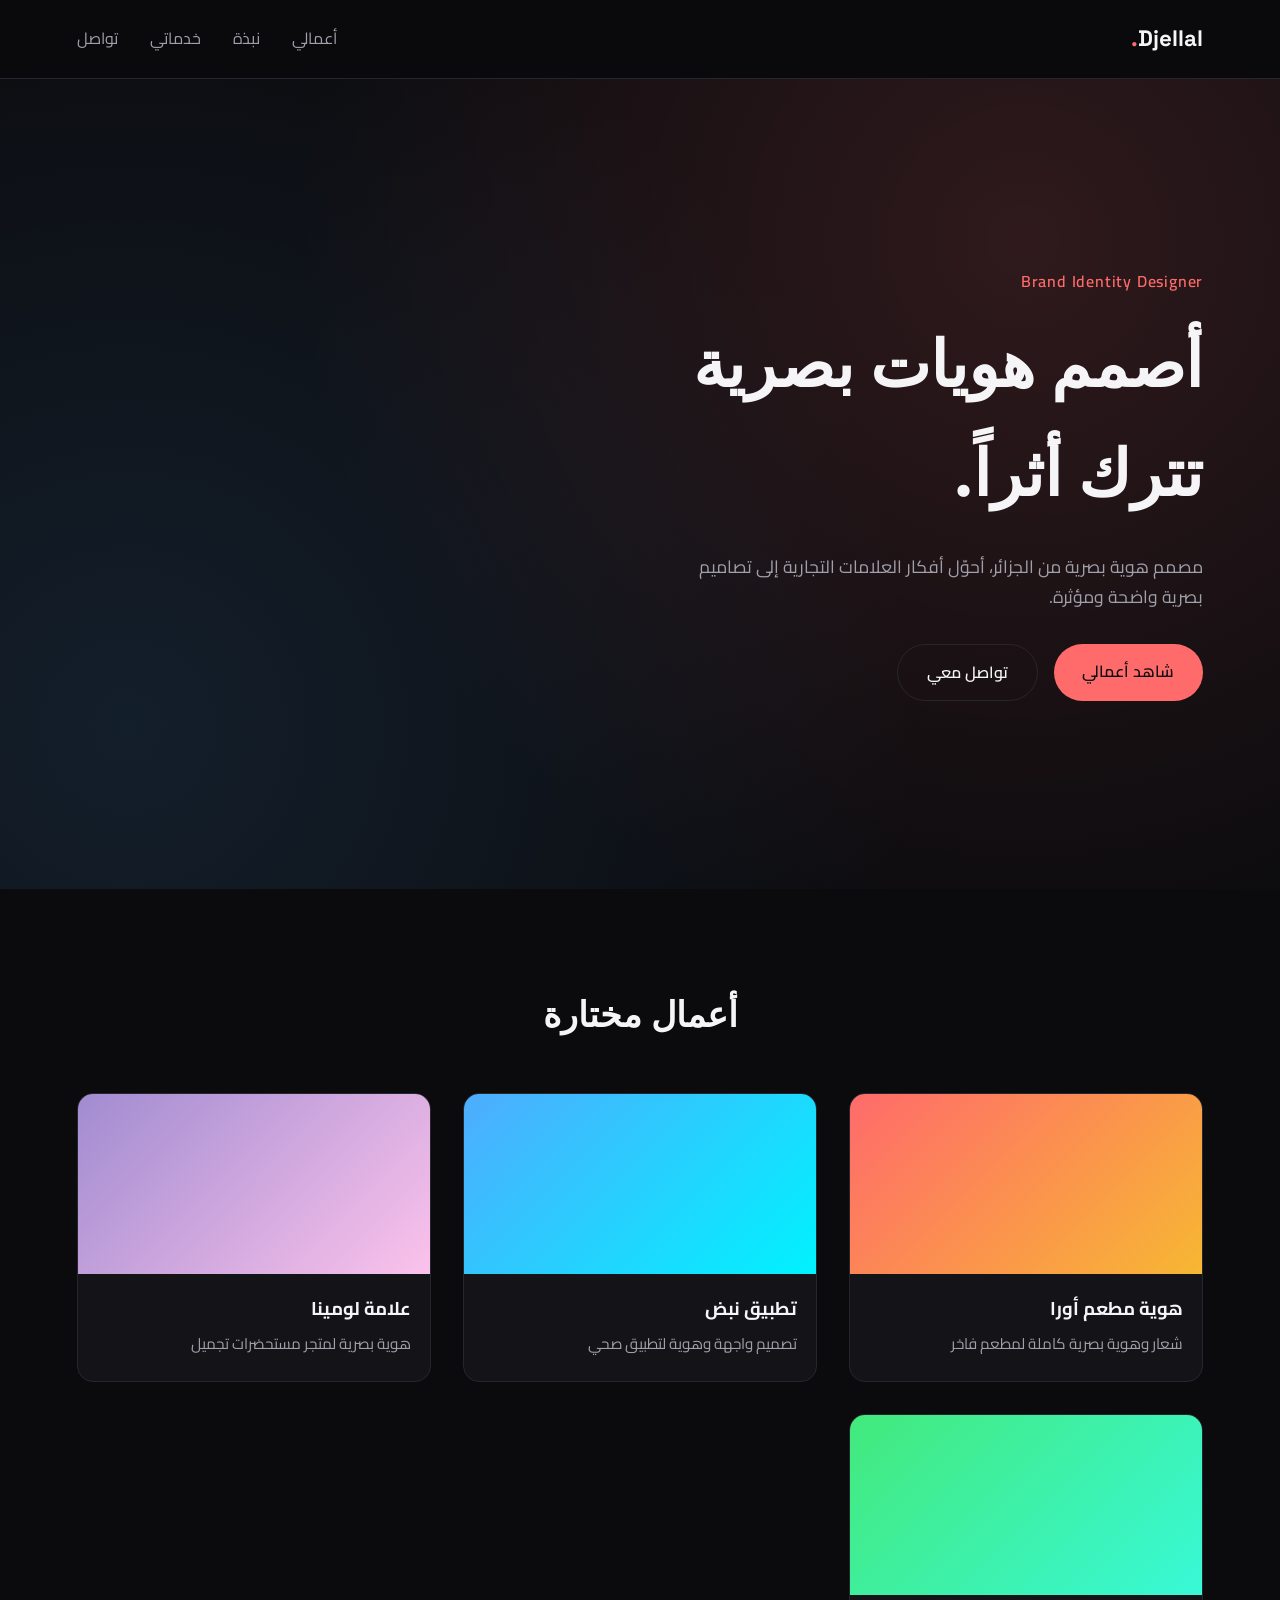
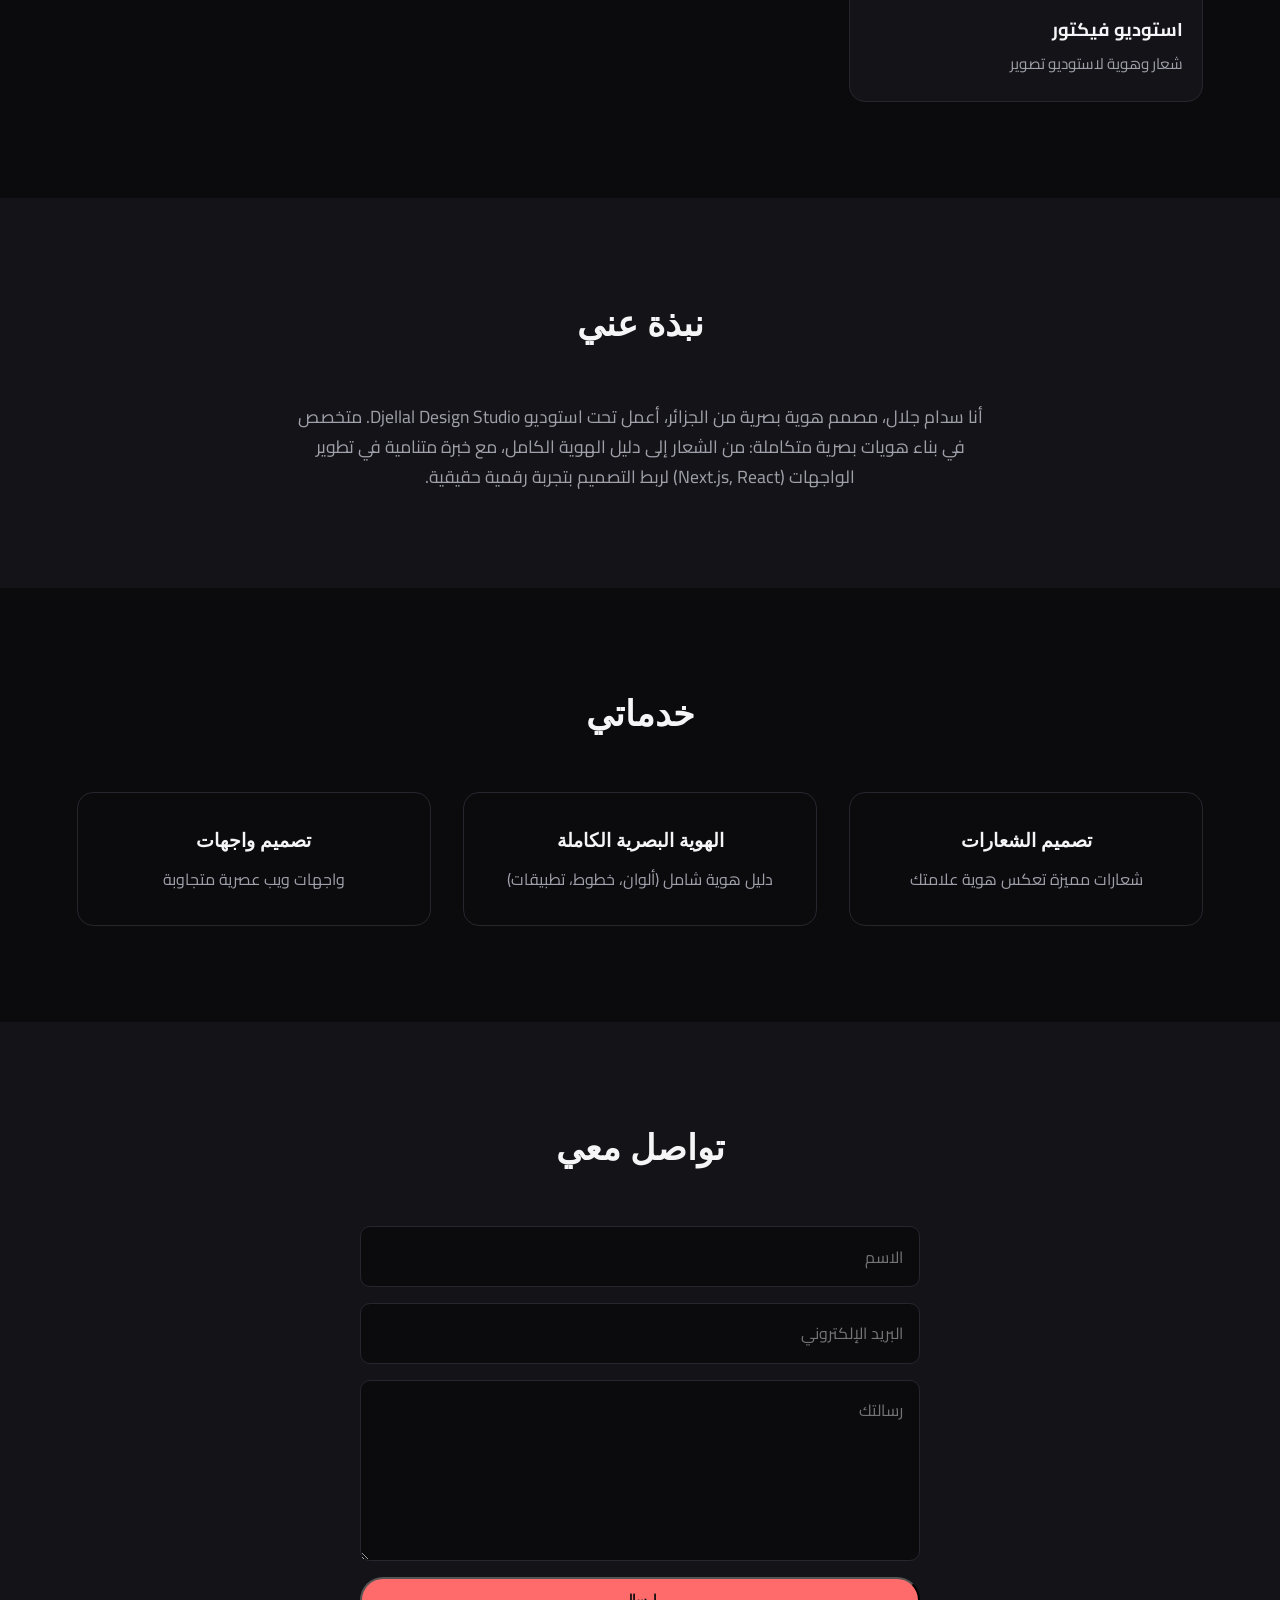
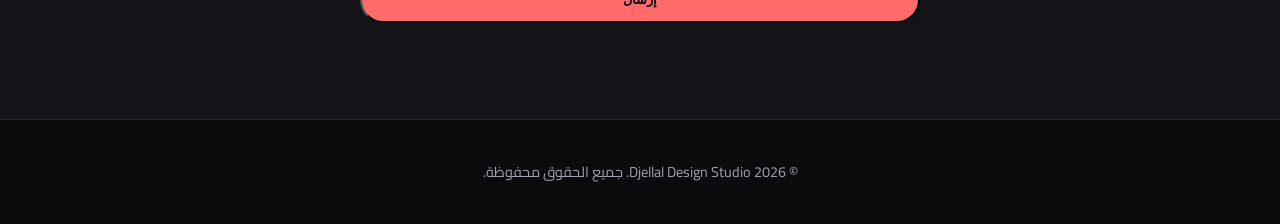
==== index.html @ 4f36bd81 "Add portfolio website scaffold (HTML/CSS/JS) Co-Authored-By: Claude Sonnet 5 <noreply@anthropic.com>" ====
<!DOCTYPE html>
<html lang="ar" dir="rtl">
<head>
<meta charset="UTF-8">
<meta name="viewport" content="width=device-width, initial-scale=1.0">
<title>Sedam Djellal — Brand Identity Designer</title>
<meta name="description" content="بورتفوليو سدام جلال، مصمم هوية بصرية">
<link rel="preconnect" href="https://fonts.googleapis.com">
<link rel="preconnect" href="https://fonts.gstatic.com" crossorigin>
<link href="https://fonts.googleapis.com/css2?family=Cairo:wght@400;600;700;900&family=Space+Grotesk:wght@500;700&display=swap" rel="stylesheet">
<link rel="stylesheet" href="styles.css">
</head>
<body>
  <header class="nav">
    <div class="nav__brand">Djellal<span>.</span></div>
    <nav class="nav__links">
      <a href="#work">أعمالي</a>
      <a href="#about">نبذة</a>
      <a href="#services">خدماتي</a>
      <a href="#contact">تواصل</a>
    </nav>
    <button class="nav__toggle" id="navToggle" aria-label="القائمة">☰</button>
  </header>

  <main>
    <section class="hero">
      <div class="hero__content">
        <p class="hero__tag">Brand Identity Designer</p>
        <h1>أصمم هويات بصرية<br> تترك أثراً.</h1>
        <p class="hero__desc">مصمم هوية بصرية من الجزائر، أحوّل أفكار العلامات التجارية إلى تصاميم بصرية واضحة ومؤثرة.</p>
        <div class="hero__cta">
          <a href="#work" class="btn btn--primary">شاهد أعمالي</a>
          <a href="#contact" class="btn btn--ghost">تواصل معي</a>
        </div>
      </div>
    </section>

    <section id="work" class="section">
      <h2 class="section__title">أعمال مختارة</h2>
      <div class="grid" id="workGrid">
        <article class="card">
          <div class="card__img" style="background:linear-gradient(135deg,#ff6b6b,#f7b733)"></div>
          <h3>هوية مطعم أورا</h3>
          <p>شعار وهوية بصرية كاملة لمطعم فاخر</p>
        </article>
        <article class="card">
          <div class="card__img" style="background:linear-gradient(135deg,#4facfe,#00f2fe)"></div>
          <h3>تطبيق نبض</h3>
          <p>تصميم واجهة وهوية لتطبيق صحي</p>
        </article>
        <article class="card">
          <div class="card__img" style="background:linear-gradient(135deg,#a18cd1,#fbc2eb)"></div>
          <h3>علامة لومينا</h3>
          <p>هوية بصرية لمتجر مستحضرات تجميل</p>
        </article>
        <article class="card">
          <div class="card__img" style="background:linear-gradient(135deg,#43e97b,#38f9d7)"></div>
          <h3>استوديو فيكتور</h3>
          <p>شعار وهوية لاستوديو تصوير</p>
        </article>
      </div>
    </section>

    <section id="about" class="section section--alt">
      <h2 class="section__title">نبذة عني</h2>
      <p class="about__text">
        أنا سدام جلال، مصمم هوية بصرية من الجزائر، أعمل تحت استوديو Djellal Design Studio.
        متخصص في بناء هويات بصرية متكاملة: من الشعار إلى دليل الهوية الكامل، مع خبرة متنامية
        في تطوير الواجهات (Next.js, React) لربط التصميم بتجربة رقمية حقيقية.
      </p>
    </section>

    <section id="services" class="section">
      <h2 class="section__title">خدماتي</h2>
      <div class="services">
        <div class="service"><h3>تصميم الشعارات</h3><p>شعارات مميزة تعكس هوية علامتك</p></div>
        <div class="service"><h3>الهوية البصرية الكاملة</h3><p>دليل هوية شامل (ألوان، خطوط، تطبيقات)</p></div>
        <div class="service"><h3>تصميم واجهات</h3><p>واجهات ويب عصرية متجاوبة</p></div>
      </div>
    </section>

    <section id="contact" class="section section--alt">
      <h2 class="section__title">تواصل معي</h2>
      <form class="contact-form" id="contactForm">
        <input type="text" placeholder="الاسم" required>
        <input type="email" placeholder="البريد الإلكتروني" required>
        <textarea placeholder="رسالتك" rows="5" required></textarea>
        <button type="submit" class="btn btn--primary">إرسال</button>
      </form>
    </section>
  </main>

  <footer class="footer">
    <p>© 2026 Djellal Design Studio. جميع الحقوق محفوظة.</p>
  </footer>

  <script src="script.js"></script>
</body>
</html>
---- styles.css ----
:root {
  --bg: #0b0b0e;
  --bg-alt: #141418;
  --text: #f5f5f7;
  --muted: #a0a0ab;
  --accent: #ff6b6b;
  --accent2: #4facfe;
  --border: #26262e;
  --radius: 16px;
  --font: 'Cairo', sans-serif;
  --font-display: 'Space Grotesk', sans-serif;
}

* { box-sizing: border-box; margin: 0; padding: 0; }

body {
  font-family: var(--font);
  background: var(--bg);
  color: var(--text);
  line-height: 1.7;
}

a { color: inherit; text-decoration: none; }

.nav {
  position: sticky;
  top: 0;
  display: flex;
  align-items: center;
  justify-content: space-between;
  padding: 1.25rem 6%;
  background: rgba(11,11,14,0.85);
  backdrop-filter: blur(10px);
  border-bottom: 1px solid var(--border);
  z-index: 100;
}

.nav__brand {
  font-family: var(--font-display);
  font-weight: 700;
  font-size: 1.4rem;
}
.nav__brand span { color: var(--accent); }

.nav__links {
  display: flex;
  gap: 2rem;
}
.nav__links a {
  color: var(--muted);
  transition: color .2s;
}
.nav__links a:hover { color: var(--text); }

.nav__toggle {
  display: none;
  background: none;
  border: none;
  color: var(--text);
  font-size: 1.5rem;
  cursor: pointer;
}

.hero {
  min-height: 90vh;
  display: flex;
  align-items: center;
  padding: 0 6%;
  background: radial-gradient(circle at 80% 20%, rgba(255,107,107,0.15), transparent 60%),
              radial-gradient(circle at 10% 80%, rgba(79,172,254,0.12), transparent 60%);
}

.hero__tag {
  color: var(--accent);
  font-weight: 600;
  letter-spacing: .05em;
  margin-bottom: 1rem;
}

.hero h1 {
  font-family: var(--font-display);
  font-size: clamp(2.2rem, 5vw, 4rem);
  font-weight: 700;
  margin-bottom: 1.5rem;
}

.hero__desc {
  color: var(--muted);
  max-width: 540px;
  font-size: 1.1rem;
  margin-bottom: 2rem;
}

.hero__cta { display: flex; gap: 1rem; flex-wrap: wrap; }

.btn {
  display: inline-block;
  padding: 0.85rem 1.8rem;
  border-radius: 999px;
  font-weight: 600;
  transition: transform .2s, opacity .2s;
}
.btn:hover { transform: translateY(-2px); }

.btn--primary {
  background: var(--accent);
  color: #0b0b0e;
}

.btn--ghost {
  border: 1px solid var(--border);
  color: var(--text);
}

.section {
  padding: 6rem 6%;
}
.section--alt { background: var(--bg-alt); }

.section__title {
  font-family: var(--font-display);
  font-size: 2.2rem;
  margin-bottom: 3rem;
  text-align: center;
}

.grid {
  display: grid;
  grid-template-columns: repeat(auto-fit, minmax(260px, 1fr));
  gap: 2rem;
}

.card {
  border: 1px solid var(--border);
  border-radius: var(--radius);
  overflow: hidden;
  background: var(--bg-alt);
  transition: transform .25s, box-shadow .25s;
}
.card:hover {
  transform: translateY(-6px);
  box-shadow: 0 20px 40px rgba(0,0,0,0.4);
}

.card__img {
  height: 180px;
}

.card h3 { padding: 1.2rem 1.2rem 0.4rem; font-size: 1.15rem; }
.card p { padding: 0 1.2rem 1.5rem; color: var(--muted); font-size: .95rem; }

.about__text {
  max-width: 700px;
  margin: 0 auto;
  text-align: center;
  color: var(--muted);
  font-size: 1.1rem;
}

.services {
  display: grid;
  grid-template-columns: repeat(auto-fit, minmax(240px, 1fr));
  gap: 2rem;
}

.service {
  padding: 2rem;
  border: 1px solid var(--border);
  border-radius: var(--radius);
  text-align: center;
}
.service h3 { margin-bottom: .6rem; font-family: var(--font-display); }
.service p { color: var(--muted); }

.contact-form {
  max-width: 560px;
  margin: 0 auto;
  display: flex;
  flex-direction: column;
  gap: 1rem;
}

.contact-form input,
.contact-form textarea {
  background: var(--bg);
  border: 1px solid var(--border);
  border-radius: 10px;
  padding: 0.9rem 1rem;
  color: var(--text);
  font-family: var(--font);
  font-size: 1rem;
}
.contact-form input:focus,
.contact-form textarea:focus {
  outline: none;
  border-color: var(--accent);
}

.footer {
  text-align: center;
  padding: 2.5rem 6%;
  color: var(--muted);
  border-top: 1px solid var(--border);
  font-size: .9rem;
}

@media (max-width: 760px) {
  .nav__links { display: none; }
  .nav__toggle { display: block; }
  .nav__links.open {
    display: flex;
    flex-direction: column;
    position: absolute;
    top: 100%;
    right: 0;
    left: 0;
    background: var(--bg-alt);
    padding: 1.5rem;
    border-bottom: 1px solid var(--border);
  }
}
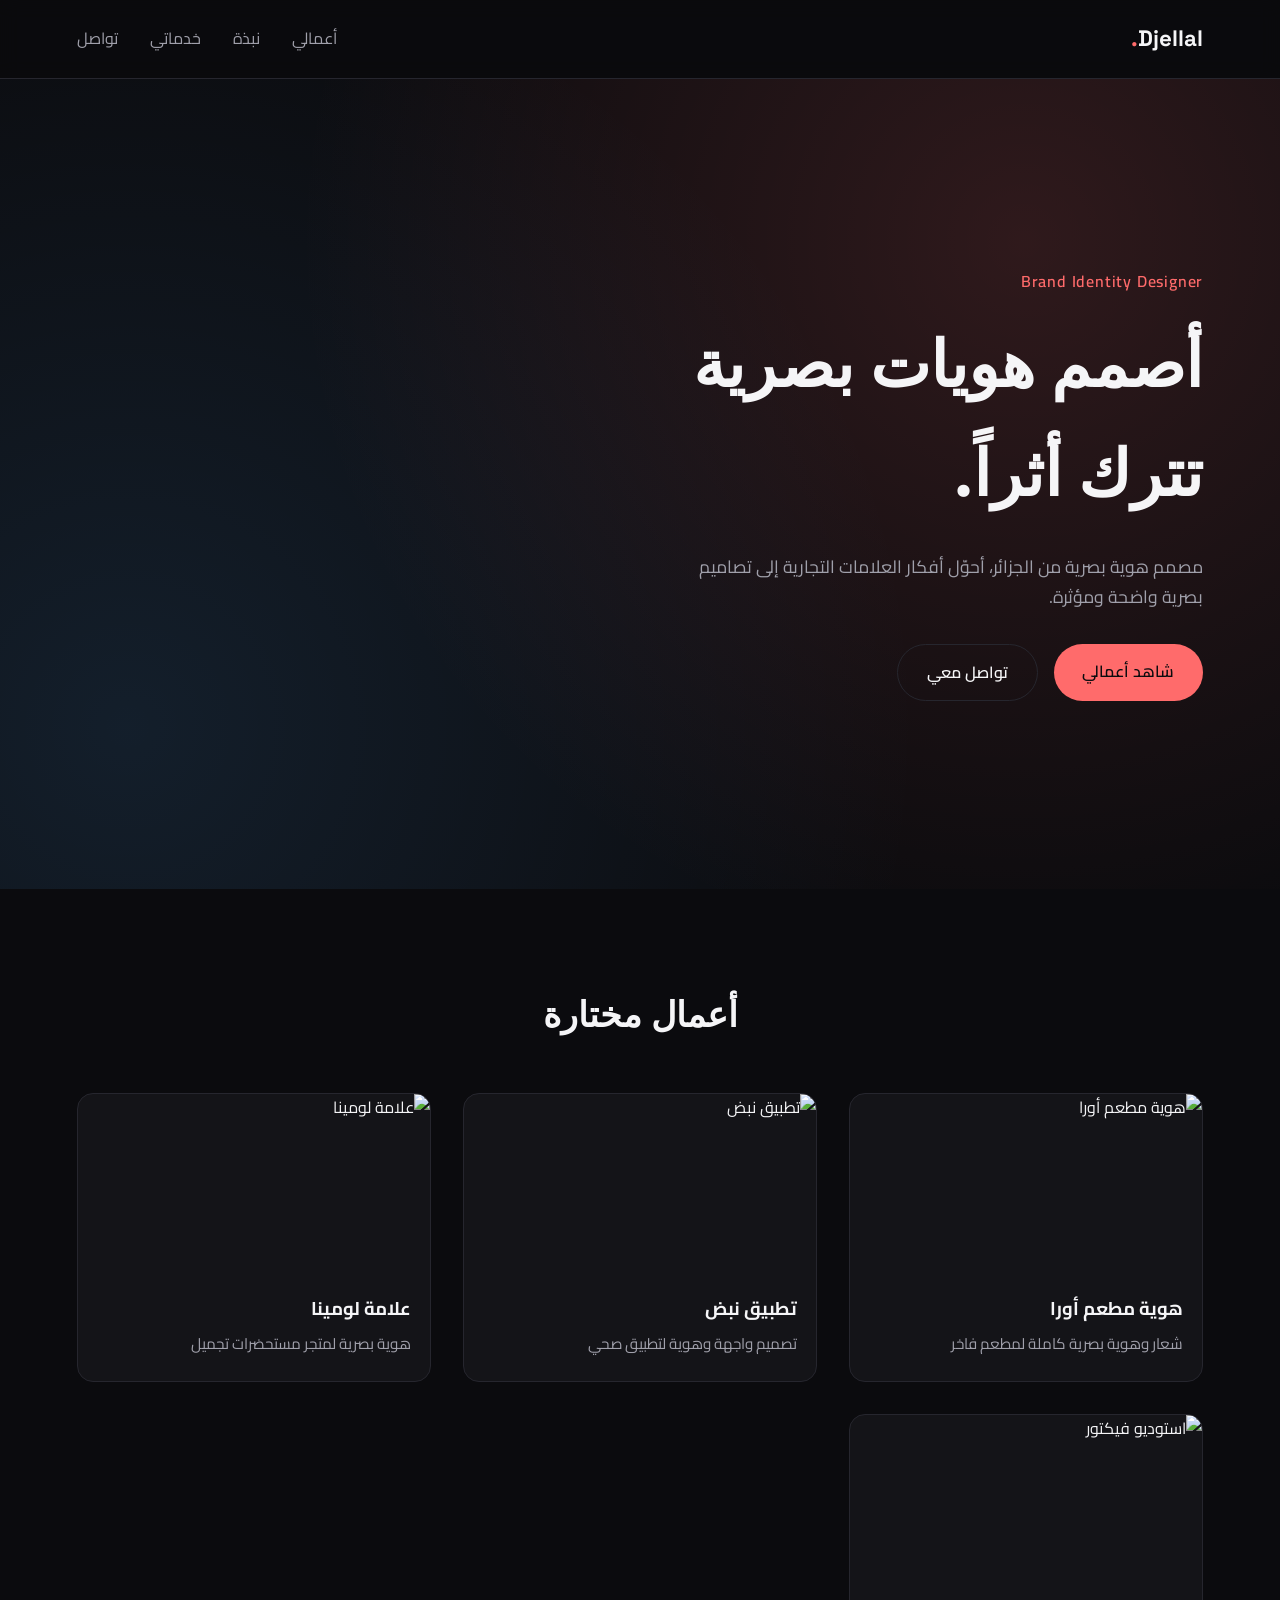
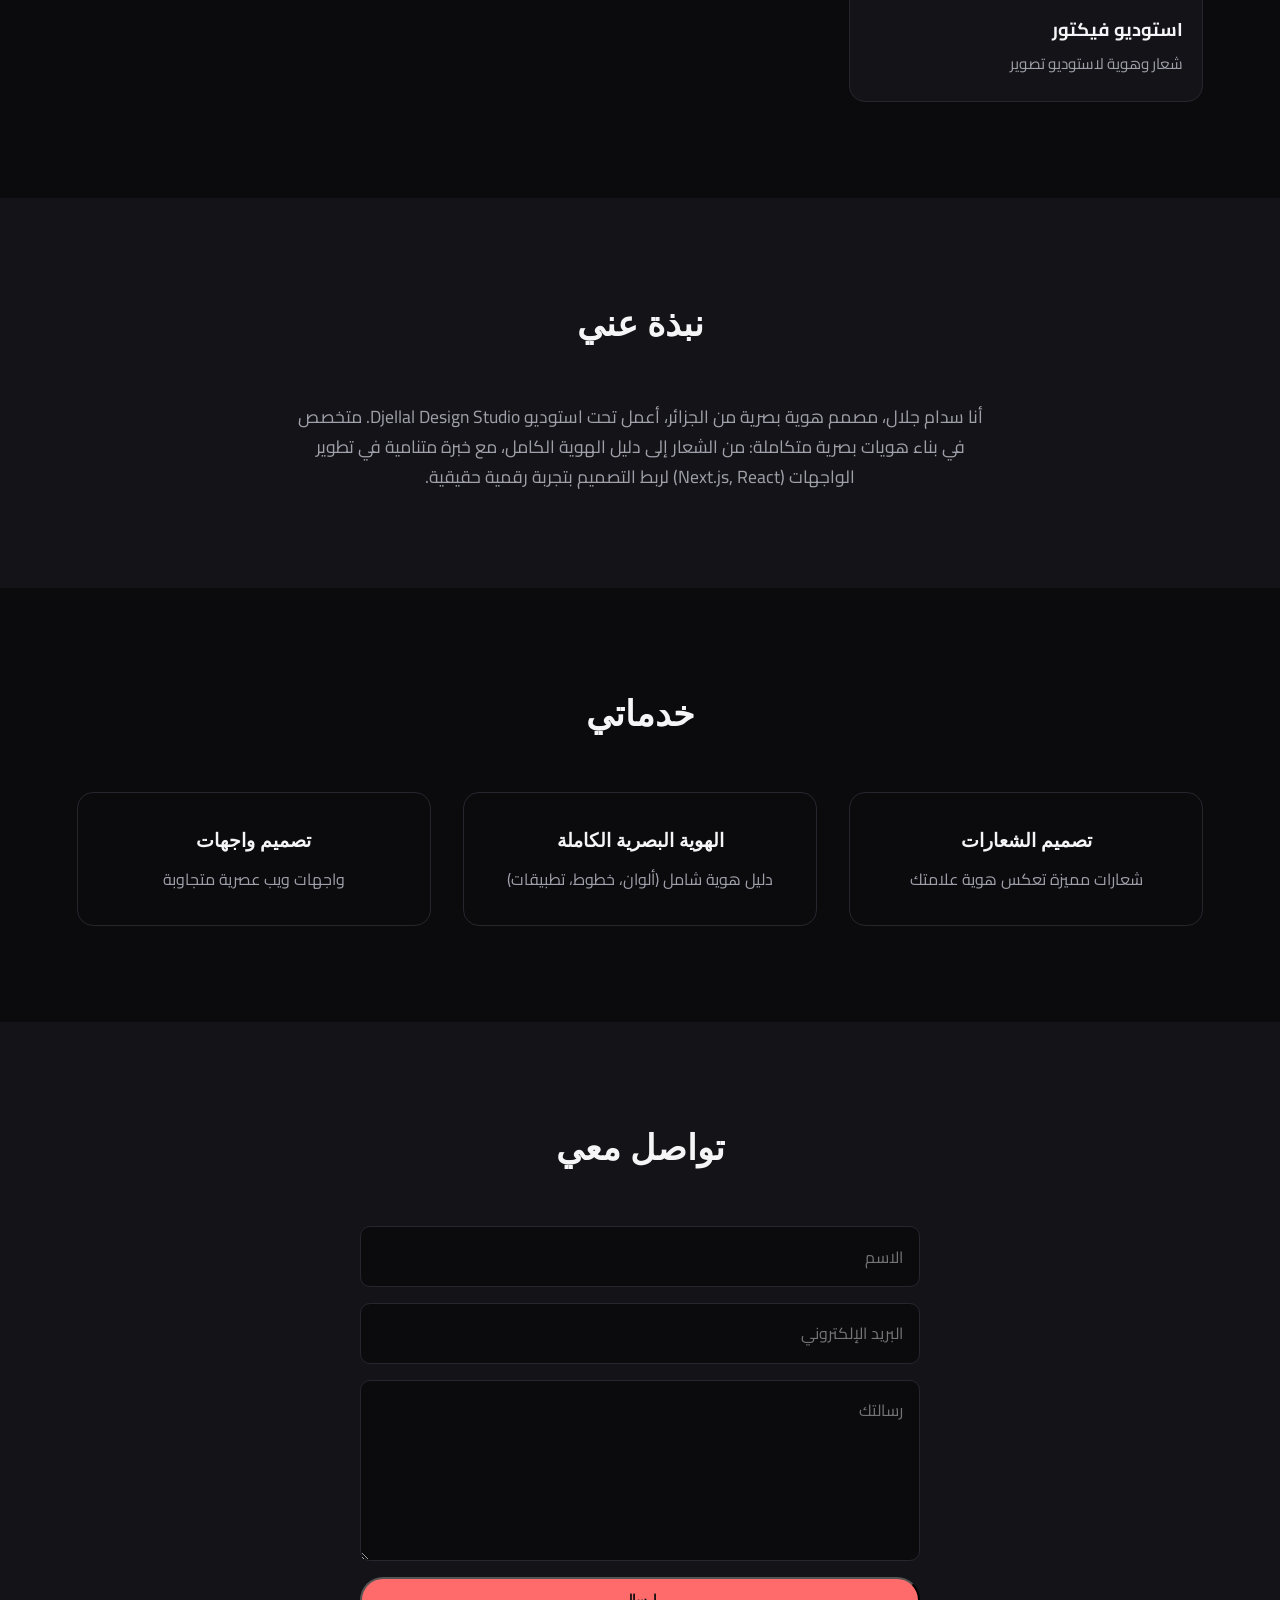
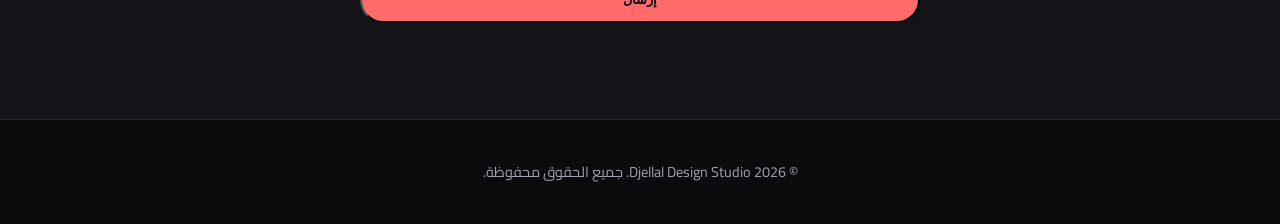
==== commit 7c4fcc0b: "Replace placeholder gradients with real stock images Co-Authored-By: Claude Sonnet 5 <noreply@anthro" ====
--- a/index.html
+++ b/index.html
@@ -39,22 +39,22 @@
       <h2 class="section__title">أعمال مختارة</h2>
       <div class="grid" id="workGrid">
         <article class="card">
-          <div class="card__img" style="background:linear-gradient(135deg,#ff6b6b,#f7b733)"></div>
+          <img class="card__img" src="https://picsum.photos/seed/aura-restaurant/600/400" alt="هوية مطعم أورا" loading="lazy">
           <h3>هوية مطعم أورا</h3>
           <p>شعار وهوية بصرية كاملة لمطعم فاخر</p>
         </article>
         <article class="card">
-          <div class="card__img" style="background:linear-gradient(135deg,#4facfe,#00f2fe)"></div>
+          <img class="card__img" src="https://picsum.photos/seed/nabd-app/600/400" alt="تطبيق نبض" loading="lazy">
           <h3>تطبيق نبض</h3>
           <p>تصميم واجهة وهوية لتطبيق صحي</p>
         </article>
         <article class="card">
-          <div class="card__img" style="background:linear-gradient(135deg,#a18cd1,#fbc2eb)"></div>
+          <img class="card__img" src="https://picsum.photos/seed/lumina-brand/600/400" alt="علامة لومينا" loading="lazy">
           <h3>علامة لومينا</h3>
           <p>هوية بصرية لمتجر مستحضرات تجميل</p>
         </article>
         <article class="card">
-          <div class="card__img" style="background:linear-gradient(135deg,#43e97b,#38f9d7)"></div>
+          <img class="card__img" src="https://picsum.photos/seed/victor-studio/600/400" alt="استوديو فيكتور" loading="lazy">
           <h3>استوديو فيكتور</h3>
           <p>شعار وهوية لاستوديو تصوير</p>
         </article>
--- a/styles.css
+++ b/styles.css
@@ -143,7 +143,10 @@
 }
 
 .card__img {
+  width: 100%;
   height: 180px;
+  object-fit: cover;
+  display: block;
 }
 
 .card h3 { padding: 1.2rem 1.2rem 0.4rem; font-size: 1.15rem; }
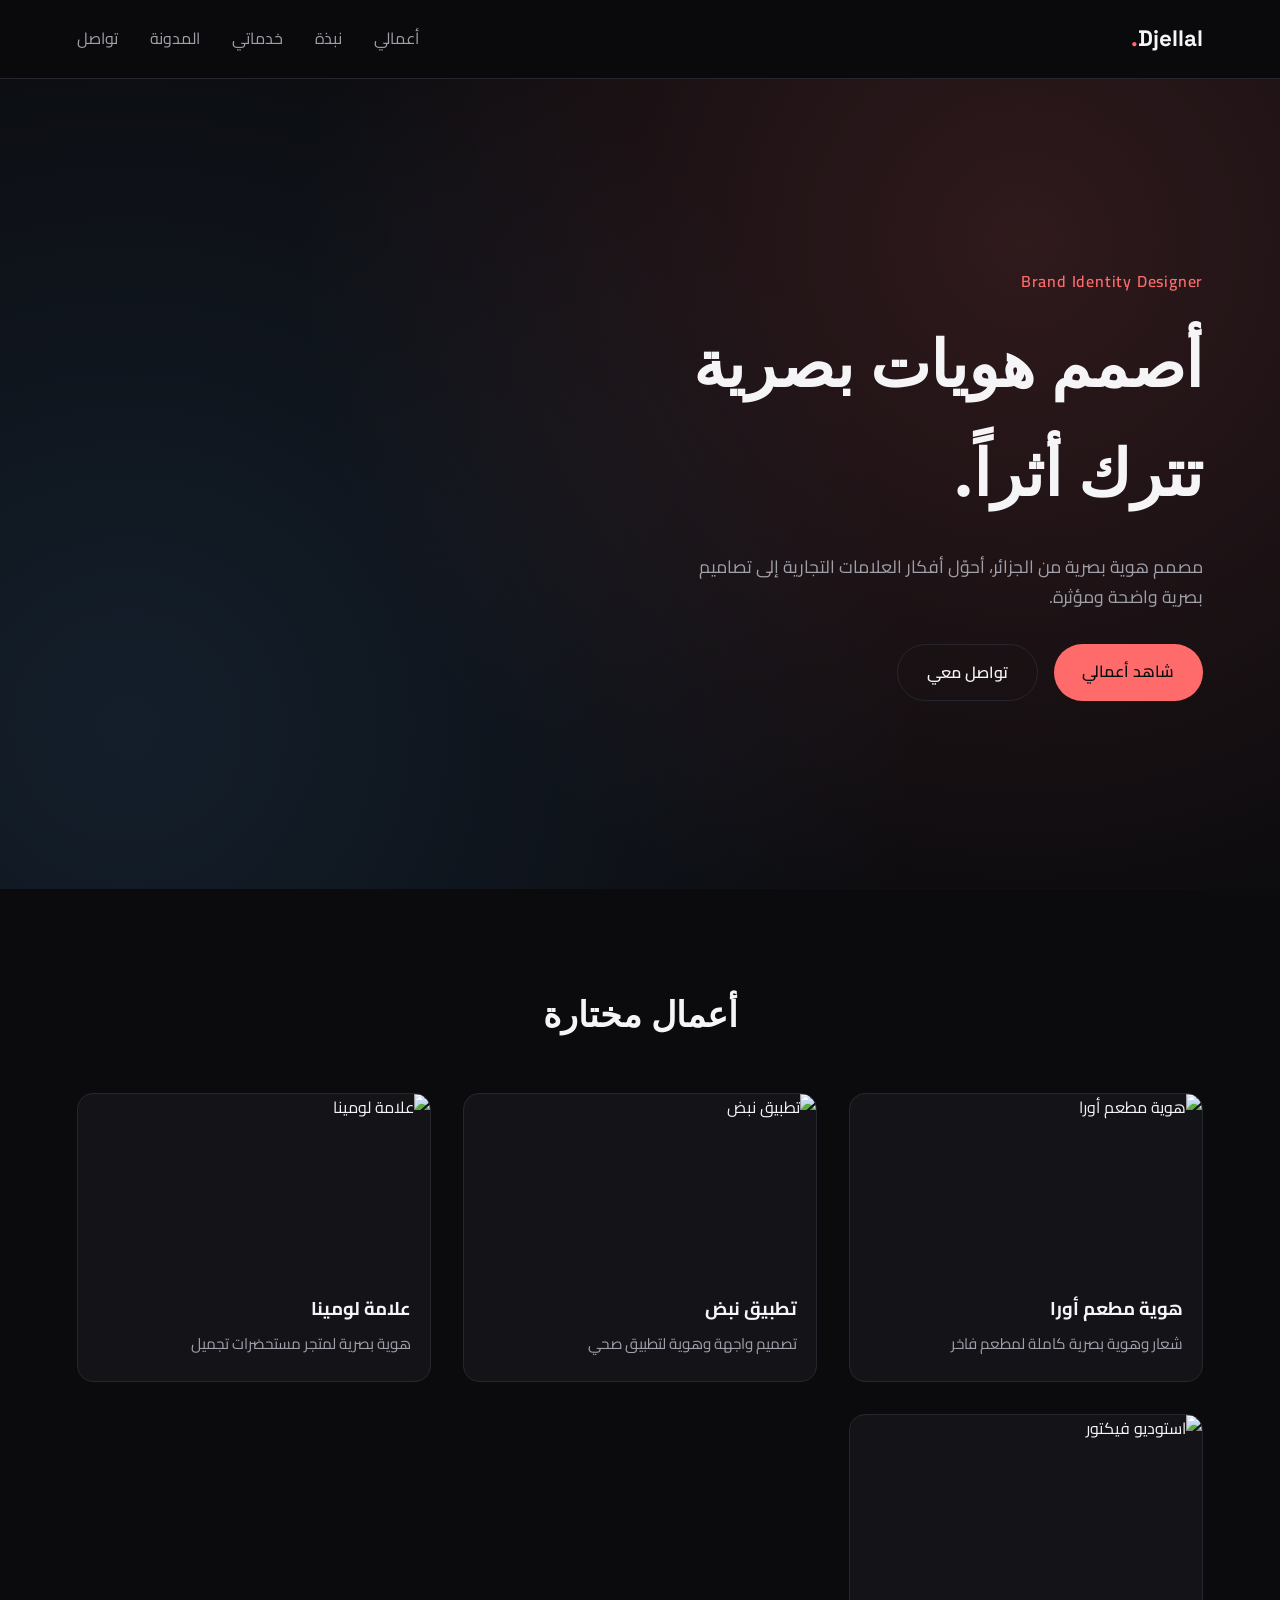
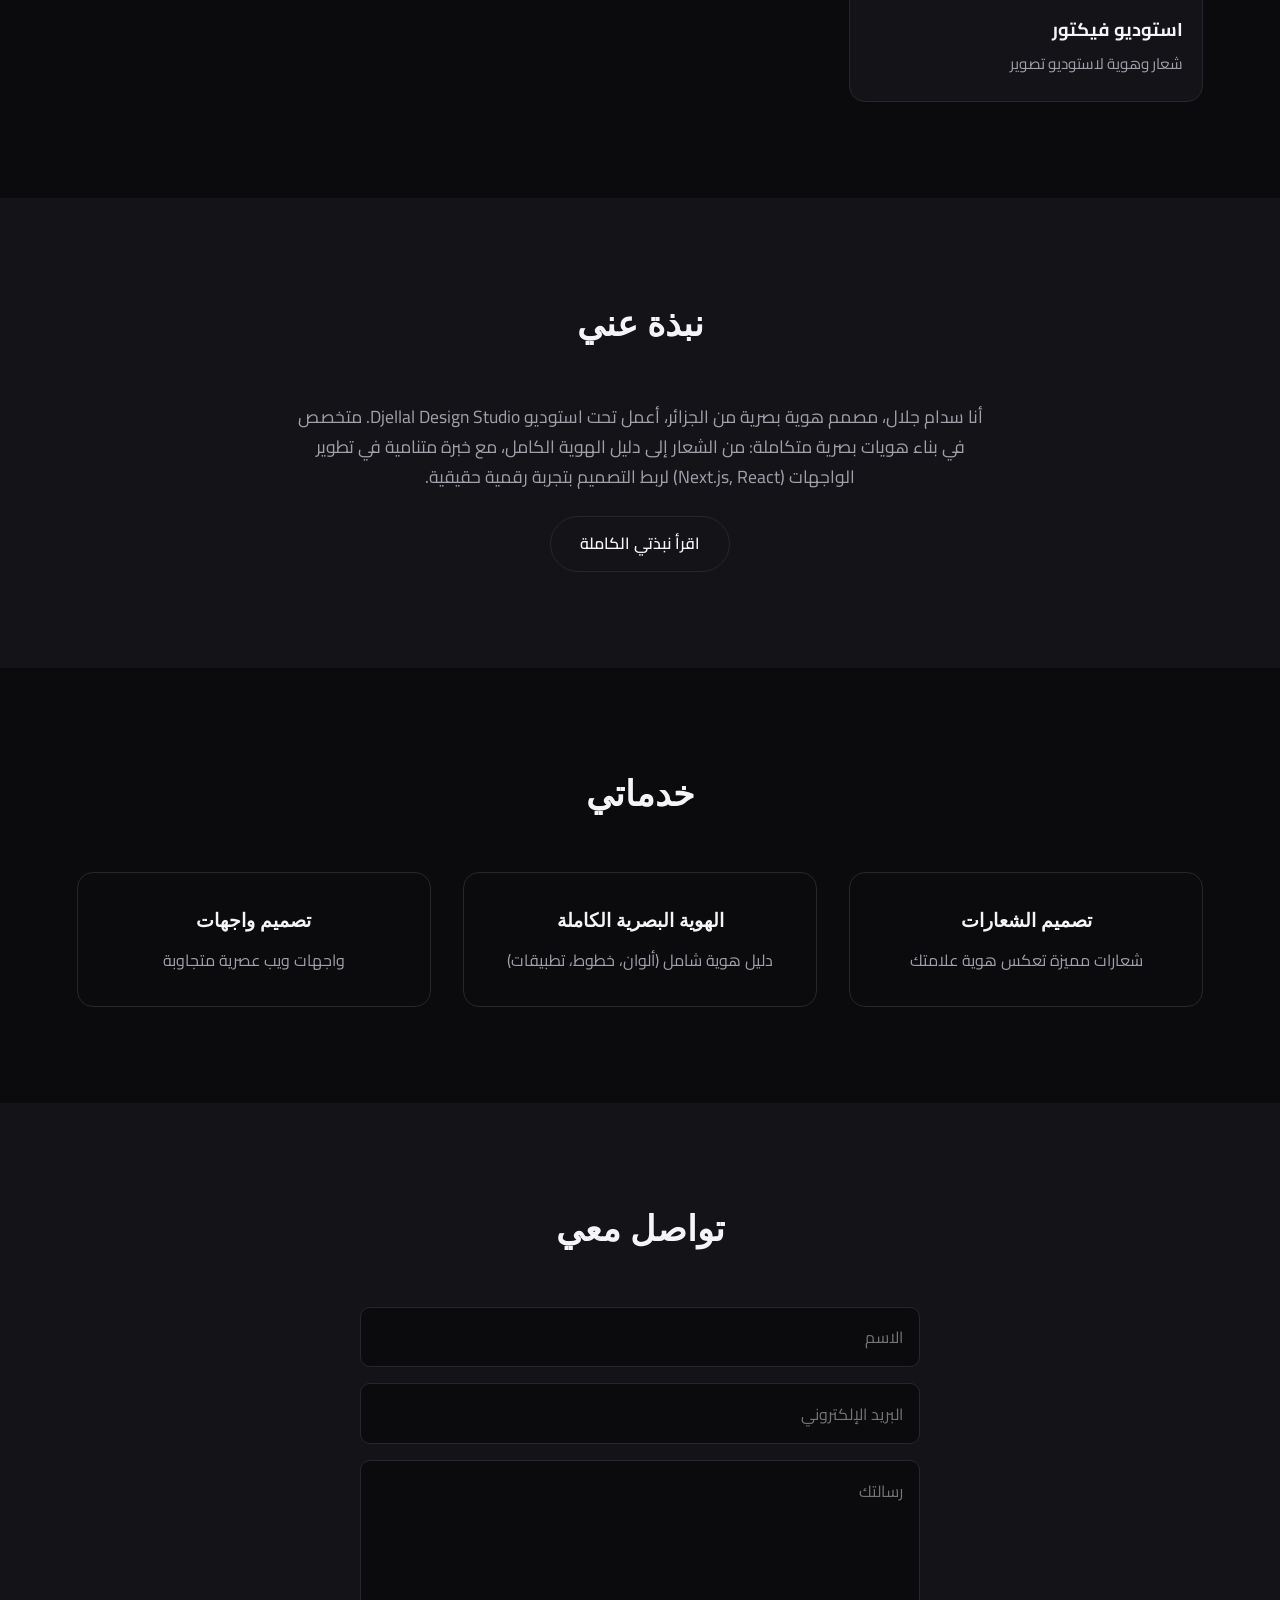
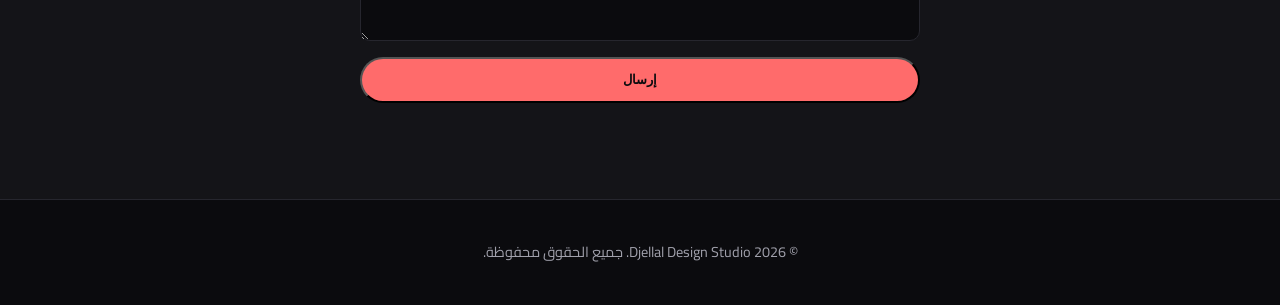
==== commit d9f8bf0f: "Add About page, blog, work case studies, and SEO basics - About page with bio, timeline, and skills " ====
--- a/index.html
+++ b/index.html
@@ -4,7 +4,15 @@
 <meta charset="UTF-8">
 <meta name="viewport" content="width=device-width, initial-scale=1.0">
 <title>Sedam Djellal — Brand Identity Designer</title>
-<meta name="description" content="بورتفوليو سدام جلال، مصمم هوية بصرية">
+<meta name="description" content="سدام جلال، مصمم هوية بصرية من الجزائر. أصمم شعارات وهويات بصرية متكاملة تترك أثراً لدى العلامات التجارية.">
+<meta name="author" content="Sedam Djellal">
+<link rel="canonical" href="https://sedamdjelal-ui.github.io/portfolio-v2/">
+<link rel="icon" href="favicon.svg" type="image/svg+xml">
+<meta property="og:type" content="website">
+<meta property="og:title" content="Sedam Djellal — Brand Identity Designer">
+<meta property="og:description" content="أصمم هويات بصرية تترك أثراً. بورتفوليو سدام جلال، مصمم هوية بصرية من الجزائر.">
+<meta property="og:url" content="https://sedamdjelal-ui.github.io/portfolio-v2/">
+<meta name="twitter:card" content="summary">
 <link rel="preconnect" href="https://fonts.googleapis.com">
 <link rel="preconnect" href="https://fonts.gstatic.com" crossorigin>
 <link href="https://fonts.googleapis.com/css2?family=Cairo:wght@400;600;700;900&family=Space+Grotesk:wght@500;700&display=swap" rel="stylesheet">
@@ -15,8 +23,9 @@
     <div class="nav__brand">Djellal<span>.</span></div>
     <nav class="nav__links">
       <a href="#work">أعمالي</a>
-      <a href="#about">نبذة</a>
+      <a href="about.html">نبذة</a>
       <a href="#services">خدماتي</a>
+      <a href="blog.html">المدونة</a>
       <a href="#contact">تواصل</a>
     </nav>
     <button class="nav__toggle" id="navToggle" aria-label="القائمة">☰</button>
@@ -38,26 +47,26 @@
     <section id="work" class="section">
       <h2 class="section__title">أعمال مختارة</h2>
       <div class="grid" id="workGrid">
-        <article class="card">
+        <a class="card" href="work/aura.html">
           <img class="card__img" src="https://picsum.photos/seed/aura-restaurant/600/400" alt="هوية مطعم أورا" loading="lazy">
           <h3>هوية مطعم أورا</h3>
           <p>شعار وهوية بصرية كاملة لمطعم فاخر</p>
-        </article>
-        <article class="card">
+        </a>
+        <a class="card" href="work/nabd.html">
           <img class="card__img" src="https://picsum.photos/seed/nabd-app/600/400" alt="تطبيق نبض" loading="lazy">
           <h3>تطبيق نبض</h3>
           <p>تصميم واجهة وهوية لتطبيق صحي</p>
-        </article>
-        <article class="card">
+        </a>
+        <a class="card" href="work/lumina.html">
           <img class="card__img" src="https://picsum.photos/seed/lumina-brand/600/400" alt="علامة لومينا" loading="lazy">
           <h3>علامة لومينا</h3>
           <p>هوية بصرية لمتجر مستحضرات تجميل</p>
-        </article>
-        <article class="card">
+        </a>
+        <a class="card" href="work/victor.html">
           <img class="card__img" src="https://picsum.photos/seed/victor-studio/600/400" alt="استوديو فيكتور" loading="lazy">
           <h3>استوديو فيكتور</h3>
           <p>شعار وهوية لاستوديو تصوير</p>
-        </article>
+        </a>
       </div>
     </section>
 
@@ -67,6 +76,9 @@
         أنا سدام جلال، مصمم هوية بصرية من الجزائر، أعمل تحت استوديو Djellal Design Studio.
         متخصص في بناء هويات بصرية متكاملة: من الشعار إلى دليل الهوية الكامل، مع خبرة متنامية
         في تطوير الواجهات (Next.js, React) لربط التصميم بتجربة رقمية حقيقية.
+      </p>
+      <p style="text-align:center;margin-top:1.5rem">
+        <a href="about.html" class="btn btn--ghost">اقرأ نبذتي الكاملة</a>
       </p>
     </section>
 
--- a/styles.css
+++ b/styles.css
@@ -131,6 +131,7 @@
 }
 
 .card {
+  display: block;
   border: 1px solid var(--border);
   border-radius: var(--radius);
   overflow: hidden;
@@ -205,6 +206,149 @@
   color: var(--muted);
   border-top: 1px solid var(--border);
   font-size: .9rem;
+}
+
+.breadcrumb {
+  padding: 1.5rem 6% 0;
+  color: var(--muted);
+  font-size: .9rem;
+}
+.breadcrumb a { color: var(--muted); }
+.breadcrumb a:hover { color: var(--accent); }
+
+.page-hero {
+  padding: 3rem 6% 2rem;
+}
+.page-hero__tag {
+  color: var(--accent);
+  font-weight: 600;
+  letter-spacing: .05em;
+  margin-bottom: .75rem;
+}
+.page-hero h1 {
+  font-family: var(--font-display);
+  font-size: clamp(2rem, 4.5vw, 3.2rem);
+  font-weight: 700;
+  margin-bottom: 1rem;
+}
+.page-hero__desc {
+  color: var(--muted);
+  max-width: 640px;
+  font-size: 1.05rem;
+}
+
+.case-cover {
+  width: 100%;
+  max-height: 420px;
+  object-fit: cover;
+  border-radius: var(--radius);
+  margin: 0 6%;
+  width: 88%;
+  display: block;
+}
+
+.case-meta {
+  display: flex;
+  flex-wrap: wrap;
+  gap: 2rem;
+  padding: 2.5rem 6%;
+  border-bottom: 1px solid var(--border);
+}
+.case-meta div h4 {
+  color: var(--muted);
+  font-size: .8rem;
+  text-transform: uppercase;
+  letter-spacing: .05em;
+  margin-bottom: .4rem;
+}
+.case-meta div p { font-weight: 600; }
+
+.case-body {
+  padding: 3rem 6%;
+  max-width: 760px;
+  margin: 0 auto;
+}
+.case-body h2 {
+  font-family: var(--font-display);
+  font-size: 1.6rem;
+  margin: 2rem 0 1rem;
+}
+.case-body h2:first-child { margin-top: 0; }
+.case-body p { color: var(--muted); margin-bottom: 1rem; }
+
+.case-nav {
+  display: flex;
+  justify-content: space-between;
+  padding: 2rem 6% 4rem;
+  gap: 1rem;
+  flex-wrap: wrap;
+}
+
+.about-hero {
+  display: grid;
+  grid-template-columns: 1fr 1fr;
+  gap: 3rem;
+  align-items: center;
+  padding: 4rem 6%;
+}
+.about-hero img {
+  width: 100%;
+  border-radius: var(--radius);
+  object-fit: cover;
+  aspect-ratio: 4/5;
+}
+.about-hero__content p { color: var(--muted); margin-bottom: 1rem; }
+
+.timeline { max-width: 700px; margin: 0 auto; display: flex; flex-direction: column; gap: 1.5rem; }
+.timeline__item {
+  display: grid;
+  grid-template-columns: 110px 1fr;
+  gap: 1.5rem;
+  padding-bottom: 1.5rem;
+  border-bottom: 1px solid var(--border);
+}
+.timeline__item:last-child { border-bottom: none; }
+.timeline__year { color: var(--accent); font-weight: 700; font-family: var(--font-display); }
+.timeline__item h3 { margin-bottom: .3rem; }
+.timeline__item p { color: var(--muted); }
+
+.blog-grid {
+  display: grid;
+  grid-template-columns: repeat(auto-fit, minmax(280px, 1fr));
+  gap: 2rem;
+}
+.post-card {
+  border: 1px solid var(--border);
+  border-radius: var(--radius);
+  overflow: hidden;
+  background: var(--bg-alt);
+  display: flex;
+  flex-direction: column;
+  transition: transform .25s, box-shadow .25s;
+}
+.post-card:hover { transform: translateY(-6px); box-shadow: 0 20px 40px rgba(0,0,0,0.4); }
+.post-card img { width: 100%; height: 170px; object-fit: cover; }
+.post-card__body { padding: 1.2rem; display: flex; flex-direction: column; gap: .5rem; flex: 1; }
+.post-card__date { color: var(--accent); font-size: .8rem; font-weight: 600; letter-spacing: .04em; }
+.post-card h3 { font-size: 1.1rem; }
+.post-card p { color: var(--muted); font-size: .92rem; flex: 1; }
+
+.post-hero {
+  padding: 3rem 6% 2rem;
+  max-width: 760px;
+  margin: 0 auto;
+}
+.post-hero__date { color: var(--accent); font-weight: 600; margin-bottom: .75rem; }
+.post-hero h1 { font-family: var(--font-display); font-size: clamp(1.8rem, 4vw, 2.8rem); margin-bottom: 1rem; }
+.post-cover { width: 88%; margin: 0 6% 2rem; border-radius: var(--radius); display: block; max-height: 380px; object-fit: cover; }
+.post-body { max-width: 760px; margin: 0 auto; padding: 0 6% 4rem; color: var(--muted); }
+.post-body h2 { font-family: var(--font-display); color: var(--text); font-size: 1.4rem; margin: 2rem 0 1rem; }
+.post-body p { margin-bottom: 1rem; }
+.post-body ul { margin: 0 0 1rem 1.2rem; }
+
+@media (max-width: 760px) {
+  .about-hero { grid-template-columns: 1fr; }
+  .timeline__item { grid-template-columns: 1fr; gap: .4rem; }
 }
 
 @media (max-width: 760px) {
